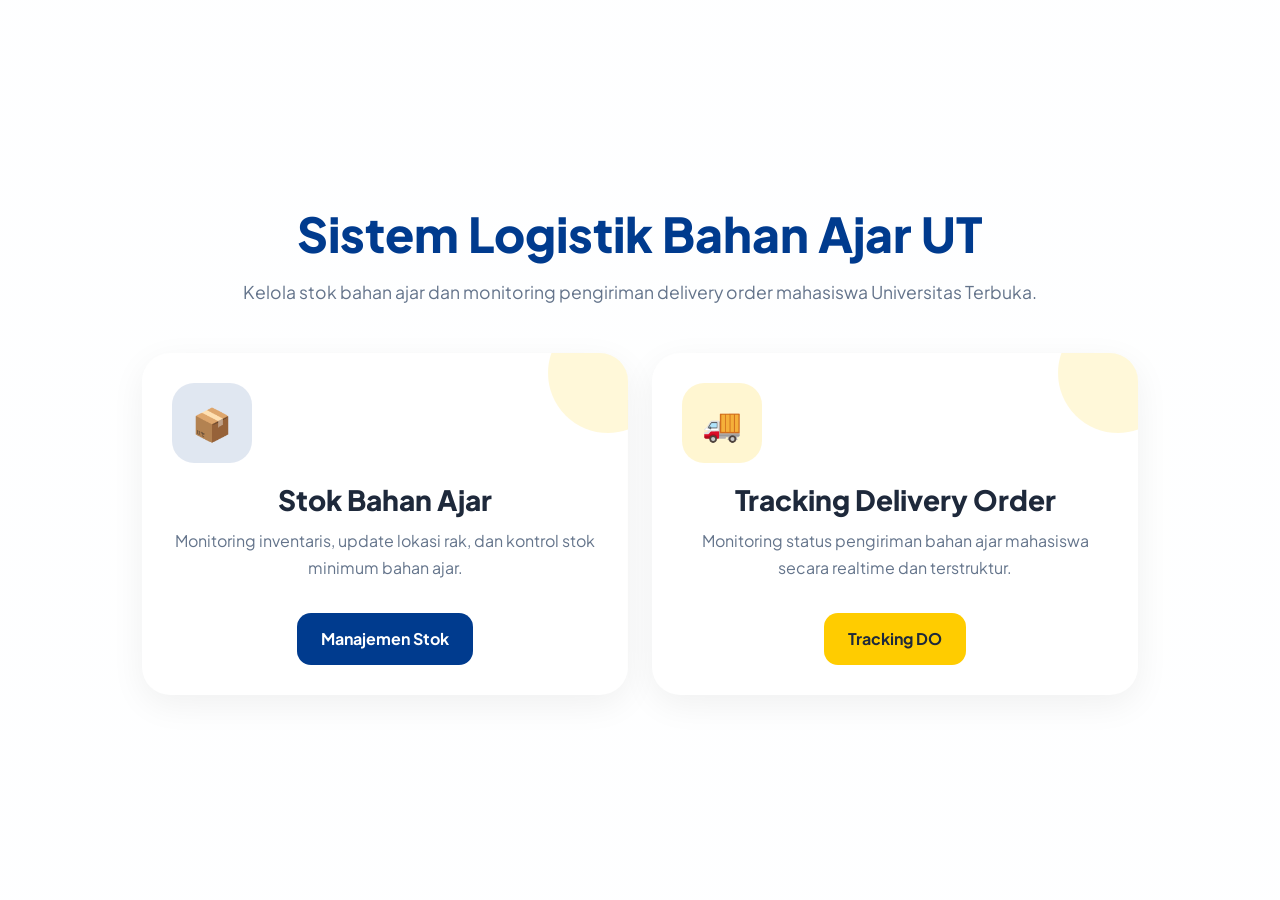
==== index.html @ 895923db "first commit" ====
<!doctype html>
<html lang="id">

<head>
    <meta charset="UTF-8" />
    <meta name="viewport" content="width=device-width, initial-scale=1.0" />
    <title>Sistem Manajemen Bahan Ajar UT</title>
    <link href="https://cdn.jsdelivr.net/npm/bootstrap@5.3.0/dist/css/bootstrap.min.css" rel="stylesheet" />
    <link rel="stylesheet" href="css/style.css" />
</head>

<body>
    <div class="dashboard-wrapper">
        <div class="dashboard-content text-center">
            <h1 class="dashboard-title mb-3">Sistem Logistik Bahan Ajar UT</h1>

            <p class="dashboard-subtitle mb-5">
                Kelola stok bahan ajar dan monitoring pengiriman delivery order
                mahasiswa Universitas Terbuka.
            </p>

            <div class="row g-4 justify-content-center">
                <div class="col-lg-5">
                    <div class="module-card">
                        <div class="module-icon icon-stock">📦</div>
                        <h3>Stok Bahan Ajar</h3>
                        <p>
                            Monitoring inventaris, update lokasi rak, dan kontrol stok
                            minimum bahan ajar.
                        </p>
                        <a href="stok.html" class="btn btn-ut-primary mt-3">
                            Manajemen Stok
                        </a>
                    </div>
                </div>

                <div class="col-lg-5">
                    <div class="module-card">
                        <div class="module-icon icon-track">🚚</div>

                        <h3>Tracking Delivery Order</h3>

                        <p>
                            Monitoring status pengiriman bahan ajar mahasiswa secara
                            realtime dan terstruktur.
                        </p>

                        <a href="tracking.html" class="btn btn-ut-warning mt-3">
                            Tracking DO
                        </a>
                    </div>
                </div>
            </div>
        </div>
    </div>
</body>

</html>
---- css/style.css ----
@import url('https://fonts.googleapis.com/css2?family=Plus+Jakarta+Sans:wght@300;400;500;600;700;800&display=swap');

:root {
    --ut-blue: #003b8e;
    --ut-blue-light: #1d4ed8;
    --ut-yellow: #ffcc00;
    --ut-bg: #f4f7fb;
    --ut-card: #ffffff;
    --ut-text: #1e293b;
    --ut-muted: #64748b;

    --success-bg: #dcfce7;
    --success-text: #166534;

    --warning-bg: #fef3c7;
    --warning-text: #b45309;

    --danger-bg: #fee2e2;
    --danger-text: #b91c1c;

    --sidebar-width: 270px;
}

* {
    margin: 0;
    padding: 0;
    box-sizing: border-box;
}

body {
    font-family: 'Plus Jakarta Sans', sans-serif;
    background: var(--ut-bg);
    color: var(--ut-text);
}

.dashboard-wrapper {
    min-height: 100vh;
    display: flex;
    align-items: center;
    justify-content: center;
    padding: 40px 20px;
    background:
        linear-gradient(rgba(255, 255, 255, .94), rgba(255, 255, 255, .94)),
        url('https://www.transparenttextures.com/patterns/cubes.png');
}

.dashboard-content {
    width: 100%;
    max-width: 1200px;
}

.dashboard-title {
    font-size: 3rem;
    font-weight: 800;
    color: var(--ut-blue);
}

.dashboard-subtitle {
    color: var(--ut-muted);
    font-size: 1.1rem;
}

.module-card {
    border: none;
    border-radius: 28px;
    background: white;
    padding: 30px;
    transition: .3s ease;
    overflow: hidden;
    position: relative;
    height: 100%;
    box-shadow: 0 10px 35px rgba(0, 0, 0, .06);
}

.module-card::before {
    content: '';
    position: absolute;
    width: 120px;
    height: 120px;
    background: rgba(255, 204, 0, .15);
    border-radius: 50%;
    top: -40px;
    right: -40px;
}

.module-card:hover {
    transform: translateY(-8px);
    box-shadow: 0 18px 45px rgba(0, 0, 0, .12);
}

.module-icon {
    width: 80px;
    height: 80px;
    border-radius: 22px;
    display: flex;
    align-items: center;
    justify-content: center;
    font-size: 2rem;
    margin-bottom: 20px;
}

.icon-stock {
    background: rgba(0, 59, 142, .12);
    color: var(--ut-blue);
}

.icon-track {
    background: rgba(255, 204, 0, .18);
    color: #c28a00;
}

.module-card h3 {
    font-weight: 800;
    margin-bottom: 10px;
}

.module-card p {
    color: var(--ut-muted);
    line-height: 1.7;
}

.btn-ut-primary {
    background: var(--ut-blue);
    border: none;
    color: white;
    border-radius: 14px;
    padding: 14px 24px;
    font-weight: 700;
    transition: .3s;
}

.btn-ut-primary:hover {
    background: #002c6a;
    transform: translateY(-2px);
}

.btn-ut-warning {
    background: var(--ut-yellow);
    border: none;
    color: #1e293b;
    border-radius: 14px;
    padding: 14px 24px;
    font-weight: 700;
    transition: .3s;
}

.btn-ut-warning:hover {
    background: #f0bf00;
    transform: translateY(-2px);
}


.sidebar {
    width: var(--sidebar-width);
    height: 100vh;
    background: linear-gradient(180deg, #002d6d, #003b8e);
    position: fixed;
    left: 0;
    top: 0;
    padding: 30px 20px;
    color: white;
    z-index: 1000;
    display: flex;
    flex-direction: column;
}

.nav-brand {
    font-size: 1.7rem;
    font-weight: 800;
    text-decoration: none;
    color: white;
    margin-bottom: 50px;
    display: flex;
    align-items: center;
    gap: 10px;
}

.nav-menu {
    list-style: none;
    padding: 0;
}

.nav-item {
    margin-bottom: 10px;
}

.nav-link {
    text-decoration: none;
    color: rgba(255, 255, 255, .7);
    padding: 14px 18px;
    border-radius: 16px;
    display: flex;
    align-items: center;
    gap: 12px;
    transition: .3s;
    font-weight: 600;
}

.nav-link:hover {
    background: rgba(255, 255, 255, .08);
    color: white;
}

.nav-link.active {
    background: var(--ut-yellow);
    color: #1e293b;
    box-shadow: 0 10px 25px rgba(255, 204, 0, .25);
}

.main-content {
    margin-left: var(--sidebar-width);
    padding: 40px;
    min-height: 100vh;
}

.page-title {
    font-size: 2.3rem;
    font-weight: 800;
    margin-bottom: 35px;
    color: var(--ut-blue);
}


.glass-card {
    background: white;
    border-radius: 28px;
    padding: 28px;
    border: 1px solid #e2e8f0;
    box-shadow: 0 10px 40px rgba(0, 0, 0, .05);
}


.form-control,
.form-select {
    border-radius: 14px !important;
    min-height: 52px;
    border: 1px solid #dbe2ea !important;
    background: #f8fafc !important;
    box-shadow: none !important;
}

.form-control:focus,
.form-select:focus {
    border-color: var(--ut-blue-light) !important;
}

.input-group-text {
    border-radius: 14px 0 0 14px !important;
    border: 1px solid #dbe2ea !important;
    background: #f8fafc !important;
}

.btn-primary-custom {
    background: linear-gradient(135deg, var(--ut-blue), var(--ut-blue-light));
    border: none;
    color: white;
    padding: 15px;
    border-radius: 16px;
    font-weight: 700;
    transition: .3s;
}

.btn-primary-custom:hover {
    transform: translateY(-2px);
    box-shadow: 0 12px 30px rgba(0, 59, 142, .25);
}


.status-pill {
    padding: 8px 18px;
    border-radius: 999px;
    font-size: .8rem;
    font-weight: 700;
}

.status-aman {
    background: var(--success-bg);
    color: var(--success-text);
}

.status-menipis {
    background: var(--warning-bg);
    color: var(--warning-text);
}

.status-kosong {
    background: var(--danger-bg);
    color: var(--danger-text);
}

.timeline-item {
    position: relative;
    padding-left: 24px;
    margin-bottom: 30px;
    border-left: 2px solid #dbeafe;
}

.timeline-item::before {
    content: '';
    width: 14px;
    height: 14px;
    background: var(--ut-blue-light);
    border-radius: 50%;
    position: absolute;
    left: -8px;
    top: 2px;
}

.timeline-item:last-child {
    margin-bottom: 0;
}

.custom-table {
    overflow: hidden;
    border-radius: 20px;
}

.custom-table thead th {
    background: #eff6ff;
    color: var(--ut-blue);
    border: none;
    font-size: .85rem;
    padding: 18px;
    font-weight: 700;
}

.custom-table tbody td {
    padding: 18px;
    vertical-align: middle;
    border-bottom: 1px solid #edf2f7;
}


@media(max-width: 992px) {

    .sidebar {
        position: relative;
        width: 100%;
        height: auto;
    }

    .main-content {
        margin-left: 0;
        padding: 25px;
    }

    .dashboard-title {
        font-size: 2.2rem;
    }
}

@media(max-width: 576px) {

    .page-title {
        font-size: 1.7rem;
    }

    .glass-card {
        padding: 20px;
    }

    .dashboard-title {
        font-size: 1.8rem;
    }
}

html {
    scroll-behavior: smooth;
}

body {
    animation: pageSmooth .4s ease;
}

@keyframes pageSmooth {

    from {
        opacity: 0;
        transform: translateY(10px);
        filter: blur(2px);
    }

    to {
        opacity: 1;
        transform: translateY(0);
        filter: blur(0);
    }

}

/* Smooth hover */

a,
button,
.card,
.module-card,
.glass-card,
.nav-link,
.btn,
.btn-primary-custom {
    transition: all .25s ease;
}

/* Smooth card hover */

.module-card:hover,
.glass-card:hover {
    transform: translateY(-4px);
}

/* Smooth sidebar hover */

.nav-link:hover {
    transform: translateX(4px);
}

/* Smooth button */

.btn-primary-custom:hover,
.btn-ut-primary:hover,
.btn-ut-warning:hover {
    transform: translateY(-2px);
}
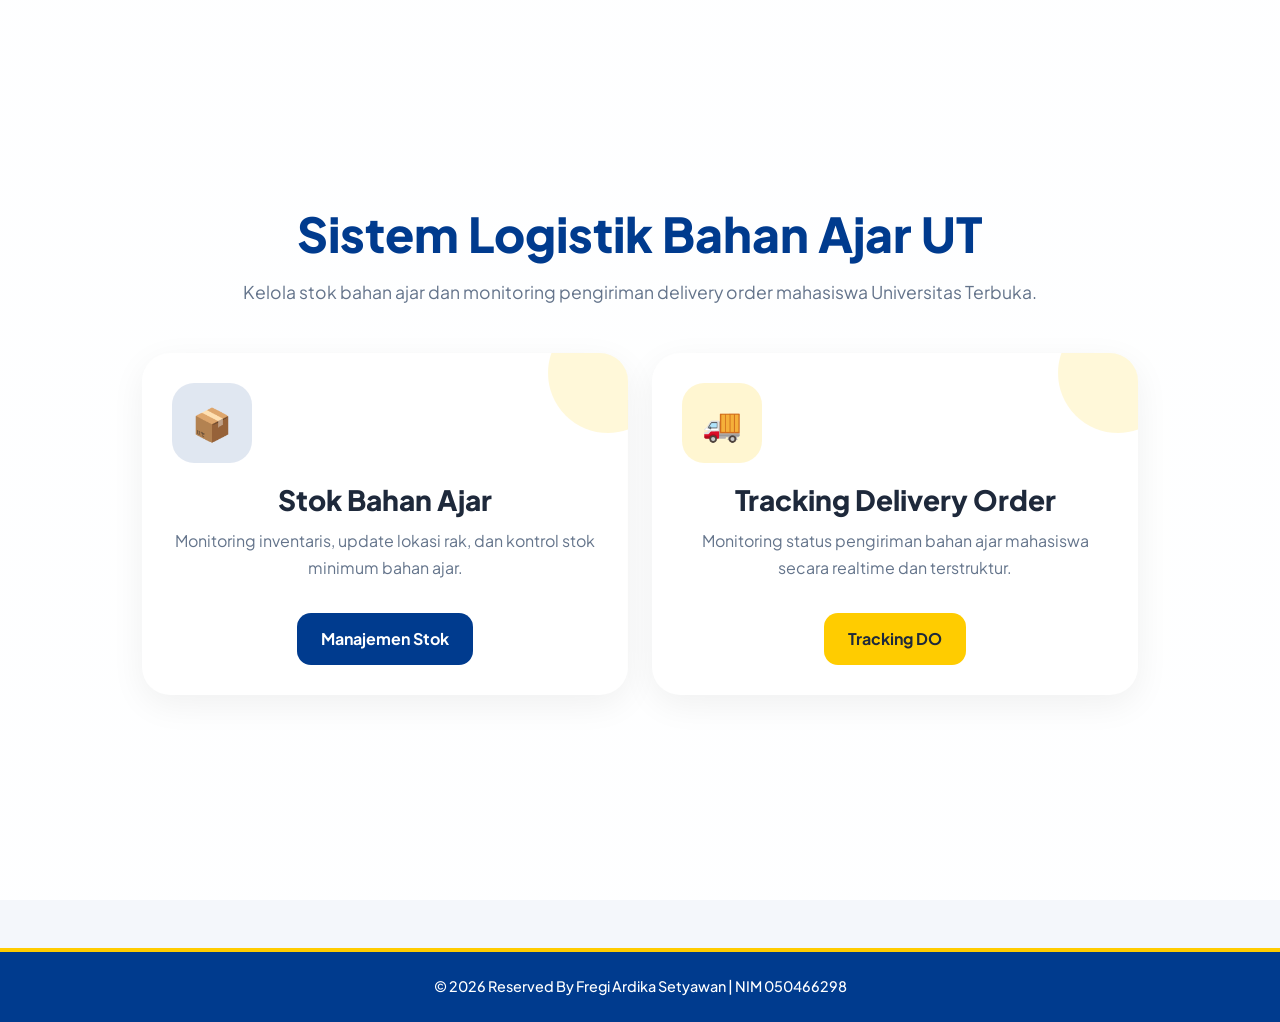
==== commit 8be21e5b: "Add files via upload" ====
--- a/index.html
+++ b/index.html
@@ -1,58 +1,72 @@
-<!doctype html>
-<html lang="id">
-
-<head>
-    <meta charset="UTF-8" />
-    <meta name="viewport" content="width=device-width, initial-scale=1.0" />
-    <title>Sistem Manajemen Bahan Ajar UT</title>
-    <link href="https://cdn.jsdelivr.net/npm/bootstrap@5.3.0/dist/css/bootstrap.min.css" rel="stylesheet" />
-    <link rel="stylesheet" href="css/style.css" />
-</head>
-
-<body>
-    <div class="dashboard-wrapper">
-        <div class="dashboard-content text-center">
-            <h1 class="dashboard-title mb-3">Sistem Logistik Bahan Ajar UT</h1>
-
-            <p class="dashboard-subtitle mb-5">
-                Kelola stok bahan ajar dan monitoring pengiriman delivery order
-                mahasiswa Universitas Terbuka.
-            </p>
-
-            <div class="row g-4 justify-content-center">
-                <div class="col-lg-5">
-                    <div class="module-card">
-                        <div class="module-icon icon-stock">📦</div>
-                        <h3>Stok Bahan Ajar</h3>
-                        <p>
-                            Monitoring inventaris, update lokasi rak, dan kontrol stok
-                            minimum bahan ajar.
-                        </p>
-                        <a href="stok.html" class="btn btn-ut-primary mt-3">
-                            Manajemen Stok
-                        </a>
-                    </div>
-                </div>
-
-                <div class="col-lg-5">
-                    <div class="module-card">
-                        <div class="module-icon icon-track">🚚</div>
-
-                        <h3>Tracking Delivery Order</h3>
-
-                        <p>
-                            Monitoring status pengiriman bahan ajar mahasiswa secara
-                            realtime dan terstruktur.
-                        </p>
-
-                        <a href="tracking.html" class="btn btn-ut-warning mt-3">
-                            Tracking DO
-                        </a>
-                    </div>
-                </div>
-            </div>
-        </div>
-    </div>
-</body>
-
+<!doctype html>
+<html lang="id">
+
+<head>
+    <meta charset="UTF-8" />
+    <meta name="viewport" content="width=device-width, initial-scale=1.0" />
+    <title>Sistem Manajemen Bahan Ajar UT</title>
+    <link href="https://cdn.jsdelivr.net/npm/bootstrap@5.3.0/dist/css/bootstrap.min.css" rel="stylesheet" />
+    <link rel="stylesheet" href="css/style.css" />
+</head>
+
+<body>
+    <div class="dashboard-wrapper">
+        <div class="dashboard-content text-center">
+            <h1 class="dashboard-title mb-3">Sistem Logistik Bahan Ajar UT</h1>
+
+            <p class="dashboard-subtitle mb-5">
+                Kelola stok bahan ajar dan monitoring pengiriman delivery order
+                mahasiswa Universitas Terbuka.
+            </p>
+
+            <div class="row g-4 justify-content-center">
+                <div class="col-lg-5">
+                    <div class="module-card">
+                        <div class="module-icon icon-stock">📦</div>
+                        <h3>Stok Bahan Ajar</h3>
+                        <p>
+                            Monitoring inventaris, update lokasi rak, dan kontrol stok
+                            minimum bahan ajar.
+                        </p>
+                        <a href="stok.html" class="btn btn-ut-primary mt-3">
+                            Manajemen Stok
+                        </a>
+                    </div>
+                </div>
+
+                <div class="col-lg-5">
+                    <div class="module-card">
+                        <div class="module-icon icon-track">🚚</div>
+
+                        <h3>Tracking Delivery Order</h3>
+
+                        <p>
+                            Monitoring status pengiriman bahan ajar mahasiswa secara
+                            realtime dan terstruktur.
+                        </p>
+
+                        <a href="tracking.html" class="btn btn-ut-warning mt-3">
+                            Tracking DO
+                        </a>
+                    </div>
+                </div>
+            </div>
+        </div>
+    </div>
+
+
+</body>
+    <footer
+class="text-center py-4 mt-5"
+style="
+background:#003b8e;
+color:white;
+font-size:.9rem;
+font-weight:500;
+border-top:4px solid #ffcc00;
+">
+
+    © 2026 Reserved By Fregi Ardika Setyawan | NIM 050466298
+
+</footer>
 </html>
